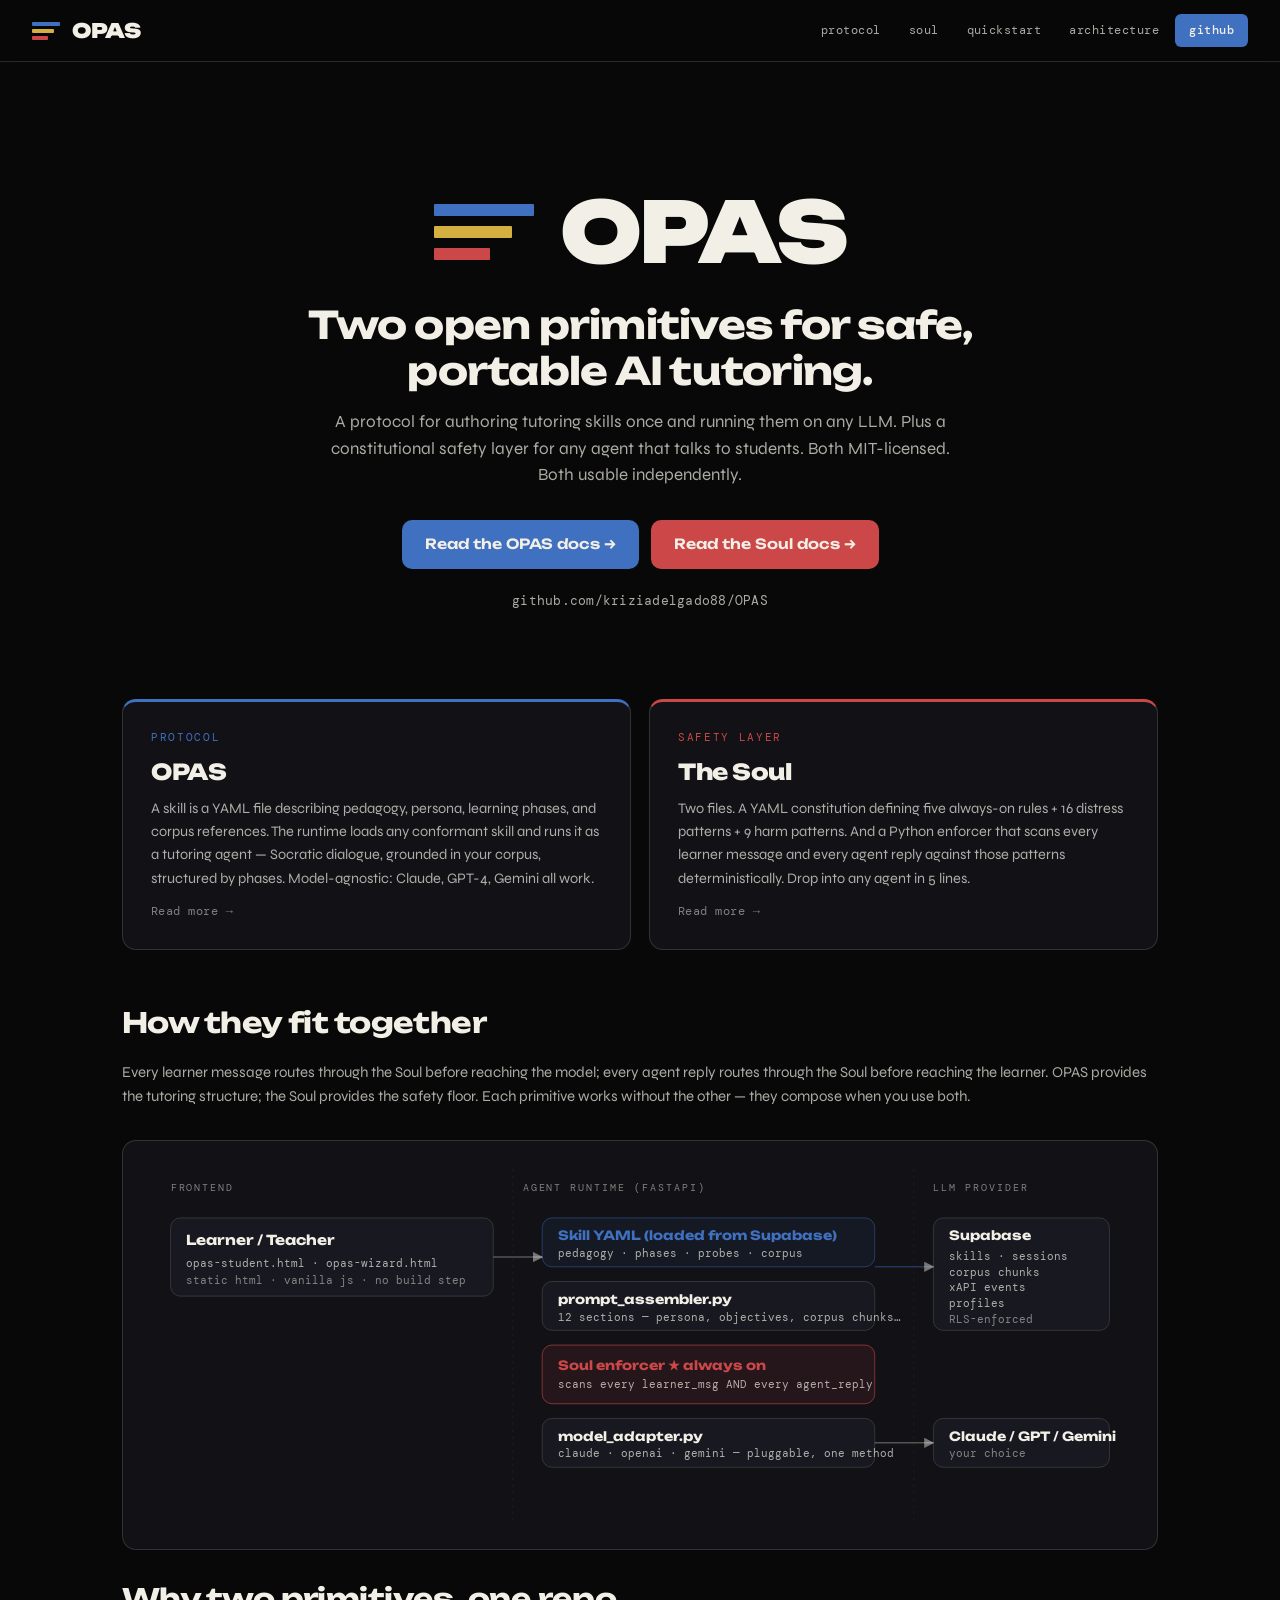
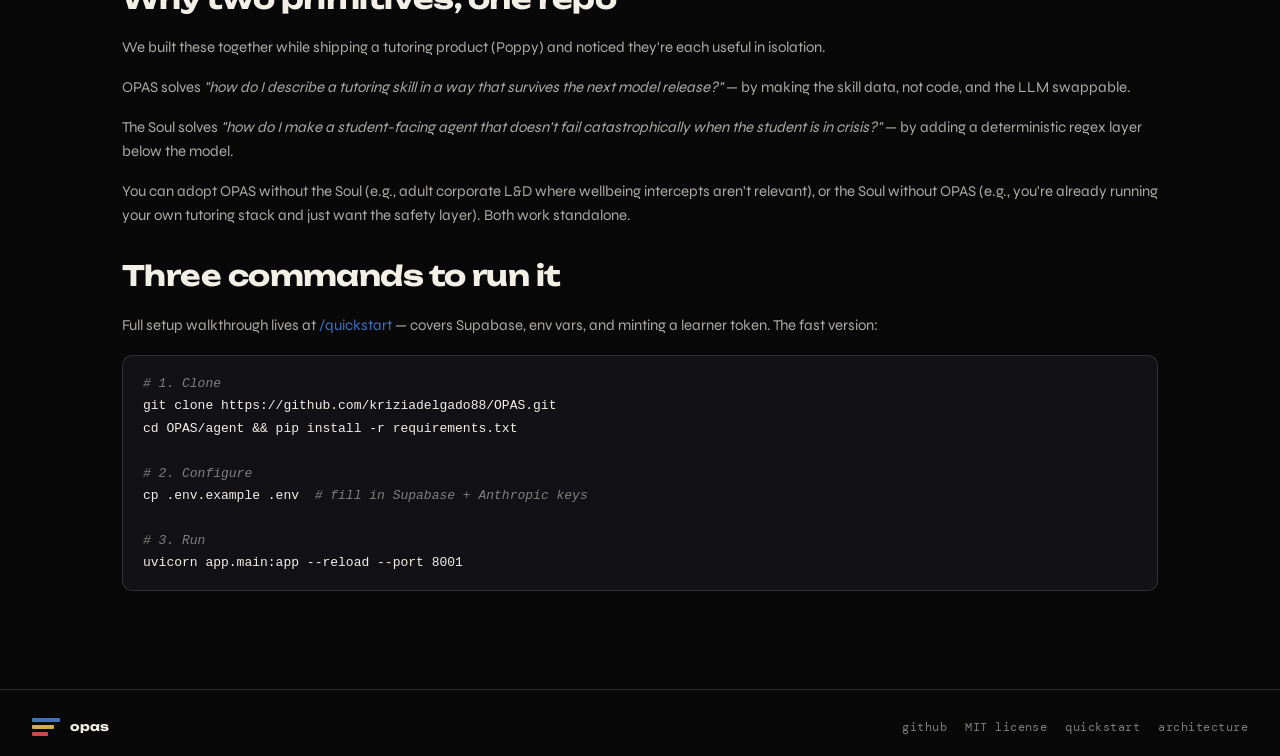
==== docs-site/index.html @ 07021a24 "feat: add docs site (static HTML, Layered Stack brand) Co-Authored-By: Claude Opus 4.7 (1M context) " ====
<!doctype html>
<html lang="en">
<head>
<meta charset="utf-8">
<meta name="viewport" content="width=device-width,initial-scale=1">
<title>OPAS · Two open primitives for safe, portable AI tutoring</title>
<meta name="description" content="OPAS is a protocol for authoring tutoring skills as YAML and running them on any LLM. The Soul is a constitutional safety layer for any agent that talks to students. Both MIT-licensed.">
<link rel="stylesheet" href="styles.css">
</head>
<body>

<header class="topbar">
  <a href="index.html" class="brand">
    <span class="opas-mark"><span class="stripe stripe-1"></span><span class="stripe stripe-2"></span><span class="stripe stripe-3"></span></span>
    <span class="opas-word">OPAS</span>
  </a>
  <nav>
    <a href="opas.html">protocol</a>
    <a href="soul.html">soul</a>
    <a href="quickstart.html">quickstart</a>
    <a href="architecture.html" class="no-mobile">architecture</a>
    <a href="https://github.com/kriziadelgado88/OPAS" class="cta">github</a>
  </nav>
</header>

<main class="wide">

  <section class="hero">
    <div class="mark-row">
      <span class="opas-mark xl animate" aria-hidden="true">
        <span class="stripe stripe-1"></span>
        <span class="stripe stripe-2"></span>
        <span class="stripe stripe-3"></span>
      </span>
      <span class="opas-word">OPAS</span>
    </div>
    <h1>Two open primitives for safe, portable AI tutoring.</h1>
    <p class="lede">A protocol for authoring tutoring skills once and running them on any LLM. Plus a constitutional safety layer for any agent that talks to students. Both MIT-licensed. Both usable independently.</p>
    <div class="ctas">
      <a class="btn btn-primary" href="opas.html">Read the OPAS docs →</a>
      <a class="btn btn-soul" href="soul.html">Read the Soul docs →</a>
    </div>
    <div class="gh-row">
      <a href="https://github.com/kriziadelgado88/OPAS">github.com/kriziadelgado88/OPAS</a>
    </div>
  </section>

  <!-- Two-card primitives split -->
  <section class="primitives-split">
    <a class="prim-card opas" href="opas.html">
      <span class="label">protocol</span>
      <h3>OPAS</h3>
      <p>A skill is a YAML file describing pedagogy, persona, learning phases, and corpus references. The runtime loads any conformant skill and runs it as a tutoring agent — Socratic dialogue, grounded in your corpus, structured by phases. Model-agnostic: Claude, GPT-4, Gemini all work.</p>
      <span class="read-more">Read more →</span>
    </a>
    <a class="prim-card soul" href="soul.html">
      <span class="label">safety layer</span>
      <h3>The Soul</h3>
      <p>Two files. A YAML constitution defining five always-on rules + 16 distress patterns + 9 harm patterns. And a Python enforcer that scans every learner message and every agent reply against those patterns deterministically. Drop into any agent in 5 lines.</p>
      <span class="read-more">Read more →</span>
    </a>
  </section>

  <!-- System map preview -->
  <section>
    <h2>How they fit together</h2>
    <p>Every learner message routes through the Soul before reaching the model; every agent reply routes through the Soul before reaching the learner. OPAS provides the tutoring structure; the Soul provides the safety floor. Each primitive works without the other — they compose when you use both.</p>

    <div class="sysmap">
      <svg viewBox="0 0 1000 360" role="img" aria-label="OPAS plus Soul architecture diagram showing learner, frontend, agent runtime with the Soul enforcer, and LLM provider">
        <!-- Lane labels -->
        <text x="20"  y="22" font-family="DM Mono, monospace" font-size="10" fill="rgba(242,239,230,.5)" letter-spacing="2">FRONTEND</text>
        <text x="380" y="22" font-family="DM Mono, monospace" font-size="10" fill="rgba(242,239,230,.5)" letter-spacing="2">AGENT RUNTIME (FASTAPI)</text>
        <text x="800" y="22" font-family="DM Mono, monospace" font-size="10" fill="rgba(242,239,230,.5)" letter-spacing="2">LLM PROVIDER</text>

        <!-- Lane separators -->
        <line x1="370" y1="0"   x2="370" y2="360" stroke="rgba(242,239,230,.06)" stroke-dasharray="3 4"/>
        <line x1="780" y1="0"   x2="780" y2="360" stroke="rgba(242,239,230,.06)" stroke-dasharray="3 4"/>

        <!-- Frontend -->
        <rect x="20" y="50" width="330" height="80" rx="10" fill="#181820" stroke="rgba(242,239,230,.15)"/>
        <text x="36" y="78" font-family="Unbounded, sans-serif" font-size="14" font-weight="700" fill="#F2EFE6">Learner / Teacher</text>
        <text x="36" y="100" font-family="DM Mono, monospace" font-size="11" fill="rgba(242,239,230,.7)">opas-student.html · opas-wizard.html</text>
        <text x="36" y="118" font-family="DM Mono, monospace" font-size="11" fill="rgba(242,239,230,.5)">static html · vanilla js · no build step</text>

        <!-- Skill YAML in the middle lane -->
        <rect x="400" y="50" width="340" height="50" rx="10" fill="rgba(64,112,192,.08)" stroke="rgba(64,112,192,.45)"/>
        <text x="416" y="73" font-family="Unbounded, sans-serif" font-size="13" font-weight="700" fill="#4070C0">Skill YAML (loaded from Supabase)</text>
        <text x="416" y="90" font-family="DM Mono, monospace" font-size="11" fill="rgba(242,239,230,.7)">pedagogy · phases · probes · corpus</text>

        <!-- Prompt assembler -->
        <rect x="400" y="115" width="340" height="50" rx="10" fill="#181820" stroke="rgba(242,239,230,.15)"/>
        <text x="416" y="138" font-family="Unbounded, sans-serif" font-size="13" font-weight="700" fill="#F2EFE6">prompt_assembler.py</text>
        <text x="416" y="155" font-family="DM Mono, monospace" font-size="11" fill="rgba(242,239,230,.7)">12 sections — persona, objectives, corpus chunks…</text>

        <!-- Soul ★ -->
        <rect x="400" y="180" width="340" height="60" rx="10" fill="rgba(204,72,72,.10)" stroke="rgba(204,72,72,.6)"/>
        <text x="416" y="206" font-family="Unbounded, sans-serif" font-size="13" font-weight="700" fill="#CC4848">Soul enforcer ★ always on</text>
        <text x="416" y="224" font-family="DM Mono, monospace" font-size="11" fill="rgba(242,239,230,.7)">scans every learner_msg AND every agent_reply</text>

        <!-- Model adapter -->
        <rect x="400" y="255" width="340" height="50" rx="10" fill="#181820" stroke="rgba(242,239,230,.15)"/>
        <text x="416" y="278" font-family="Unbounded, sans-serif" font-size="13" font-weight="700" fill="#F2EFE6">model_adapter.py</text>
        <text x="416" y="295" font-family="DM Mono, monospace" font-size="11" fill="rgba(242,239,230,.7)">claude · openai · gemini — pluggable, one method</text>

        <!-- LLM provider -->
        <rect x="800" y="255" width="180" height="50" rx="10" fill="#181820" stroke="rgba(242,239,230,.15)"/>
        <text x="816" y="278" font-family="Unbounded, sans-serif" font-size="13" font-weight="700" fill="#F2EFE6">Claude / GPT / Gemini</text>
        <text x="816" y="295" font-family="DM Mono, monospace" font-size="11" fill="rgba(242,239,230,.5)">your choice</text>

        <!-- Storage -->
        <rect x="800" y="50" width="180" height="115" rx="10" fill="#181820" stroke="rgba(242,239,230,.15)"/>
        <text x="816" y="73" font-family="Unbounded, sans-serif" font-size="13" font-weight="700" fill="#F2EFE6">Supabase</text>
        <text x="816" y="93" font-family="DM Mono, monospace" font-size="11" fill="rgba(242,239,230,.7)">skills · sessions</text>
        <text x="816" y="109" font-family="DM Mono, monospace" font-size="11" fill="rgba(242,239,230,.7)">corpus chunks</text>
        <text x="816" y="125" font-family="DM Mono, monospace" font-size="11" fill="rgba(242,239,230,.7)">xAPI events</text>
        <text x="816" y="141" font-family="DM Mono, monospace" font-size="11" fill="rgba(242,239,230,.7)">profiles</text>
        <text x="816" y="157" font-family="DM Mono, monospace" font-size="11" fill="rgba(242,239,230,.5)">RLS-enforced</text>

        <!-- Arrows -->
        <defs>
          <marker id="a" viewBox="0 0 10 10" refX="9" refY="5" markerWidth="7" markerHeight="7" orient="auto">
            <path d="M 0 0 L 10 5 L 0 10 z" fill="rgba(242,239,230,.45)"/>
          </marker>
        </defs>
        <path d="M 350 90 L 400 90"   stroke="rgba(242,239,230,.30)" stroke-width="1.5" fill="none" marker-end="url(#a)"/>
        <path d="M 740 280 L 800 280" stroke="rgba(242,239,230,.30)" stroke-width="1.5" fill="none" marker-end="url(#a)"/>
        <path d="M 740 100 L 800 100" stroke="rgba(64,112,192,.40)"  stroke-width="1.5" fill="none" marker-end="url(#a)"/>
      </svg>
    </div>
  </section>

  <!-- Why two primitives -->
  <section>
    <h2>Why two primitives, one repo</h2>
    <p>We built these together while shipping a tutoring product (Poppy) and noticed they're each useful in isolation.</p>
    <p>OPAS solves <em>"how do I describe a tutoring skill in a way that survives the next model release?"</em> — by making the skill data, not code, and the LLM swappable.</p>
    <p>The Soul solves <em>"how do I make a student-facing agent that doesn't fail catastrophically when the student is in crisis?"</em> — by adding a deterministic regex layer below the model.</p>
    <p>You can adopt OPAS without the Soul (e.g., adult corporate L&amp;D where wellbeing intercepts aren't relevant), or the Soul without OPAS (e.g., you're already running your own tutoring stack and just want the safety layer). Both work standalone.</p>
  </section>

  <!-- Quickstart preview -->
  <section>
    <h2>Three commands to run it</h2>
    <p>Full setup walkthrough lives at <a href="quickstart.html">/quickstart</a> — covers Supabase, env vars, and minting a learner token. The fast version:</p>
<pre><code><span class="com"># 1. Clone</span>
git clone https://github.com/kriziadelgado88/OPAS.git
cd OPAS/agent && pip install -r requirements.txt

<span class="com"># 2. Configure</span>
cp .env.example .env  <span class="com"># fill in Supabase + Anthropic keys</span>

<span class="com"># 3. Run</span>
uvicorn app.main:app --reload --port 8001</code></pre>
  </section>

</main>

<footer>
  <span class="left">
    <span class="opas-mark"><span class="stripe stripe-1"></span><span class="stripe stripe-2"></span><span class="stripe stripe-3"></span></span>
    <span class="opas-word">OPAS</span>
  </span>
  <nav>
    <a href="https://github.com/kriziadelgado88/OPAS">github</a>
    <a href="https://github.com/kriziadelgado88/OPAS/blob/main/LICENSE">MIT license</a>
    <a href="quickstart.html">quickstart</a>
    <a href="architecture.html">architecture</a>
  </nav>
</footer>

</body>
</html>
---- docs-site/styles.css ----
/* OPAS docs site — shared stylesheet
 * Cousin to Poppy: same dark canvas, same layer palette, same Unbounded
 * typeface. Distinct identity via the Layered Stack mark.
 */

@import url('https://fonts.googleapis.com/css2?family=Unbounded:wght@400;600;700;900&family=DM+Mono:wght@400;500&family=Syne:wght@400;500;600;700&display=swap');

:root {
  --blue:   #4070C0;
  --red:    #CC4848;
  --green:  #48A060;
  --gold:   #D4B040;
  --orange: #D48040;

  --bg:  #080808;
  --bg2: #111116;
  --bg3: #181820;
  --bg4: #1f1f28;

  --ink:    #F2EFE6;
  --ink-70: rgba(242,239,230,.7);
  --ink-50: rgba(242,239,230,.5);
  --ink-30: rgba(242,239,230,.3);
  --ink-15: rgba(242,239,230,.15);
  --ink-08: rgba(242,239,230,.08);

  --font-display: 'Unbounded', system-ui, sans-serif;
  --font-mono:    'DM Mono', 'SF Mono', Menlo, monospace;
  --font-body:    'Syne', system-ui, -apple-system, sans-serif;
}

* { box-sizing: border-box; margin: 0; padding: 0; }
html, body { height: 100%; }
body {
  background: var(--bg);
  color: var(--ink);
  font-family: var(--font-body);
  font-size: 15px;
  line-height: 1.6;
  -webkit-font-smoothing: antialiased;
  display: flex;
  flex-direction: column;
}

a { color: var(--blue); text-decoration: none; }
a:hover { color: var(--ink); }

/* ── Layered Stack mark (the OPAS identity) ──────────────────────────── */
.opas-mark {
  display: inline-flex;
  flex-direction: column;
  gap: 3px;
  flex-shrink: 0;
}
.opas-mark .stripe {
  height: 4px;
  border-radius: 1px;
}
.opas-mark .stripe-1 { width: 28px; background: var(--blue); }
.opas-mark .stripe-2 { width: 22px; background: var(--gold); }
.opas-mark .stripe-3 { width: 16px; background: var(--red); }

.opas-mark.lg { gap: 6px; }
.opas-mark.lg .stripe { height: 8px; }
.opas-mark.lg .stripe-1 { width: 64px; }
.opas-mark.lg .stripe-2 { width: 50px; }
.opas-mark.lg .stripe-3 { width: 36px; }

.opas-mark.xl { gap: 10px; }
.opas-mark.xl .stripe { height: 12px; }
.opas-mark.xl .stripe-1 { width: 100px; }
.opas-mark.xl .stripe-2 { width: 78px; }
.opas-mark.xl .stripe-3 { width: 56px; }

/* Wordmark */
.opas-word {
  font-family: var(--font-display);
  font-weight: 900;
  letter-spacing: -0.04em;
  line-height: 1;
  color: var(--ink);
}

/* ── Topbar (every page) ─────────────────────────────────────────────── */
.topbar {
  background: var(--bg);
  border-bottom: 1px solid var(--ink-15);
  padding: 14px 32px;
  display: flex;
  align-items: center;
  gap: 14px;
  position: sticky;
  top: 0;
  z-index: 10;
  backdrop-filter: blur(8px);
  -webkit-backdrop-filter: blur(8px);
  background: rgba(8,8,8,0.85);
}
.topbar .brand {
  display: inline-flex;
  align-items: center;
  gap: 12px;
  text-decoration: none;
}
.topbar .brand .opas-word { font-size: 20px; }
.topbar .brand:hover { opacity: 0.9; }

.topbar nav {
  margin-left: auto;
  display: flex;
  gap: 4px;
  align-items: center;
}
.topbar nav a {
  font-family: var(--font-mono);
  font-size: 12px;
  letter-spacing: 0.04em;
  text-transform: lowercase;
  color: var(--ink-70);
  padding: 6px 12px;
  border-radius: 6px;
  transition: all .15s;
}
.topbar nav a:hover { color: var(--ink); background: var(--ink-15); }
.topbar nav a.active { color: var(--ink); background: var(--ink-15); }
.topbar nav a.cta {
  background: var(--blue);
  color: var(--ink);
  padding: 7px 14px;
  font-weight: 500;
}
.topbar nav a.cta:hover { background: var(--ink); color: var(--bg); }

@media (max-width: 700px) {
  .topbar { padding: 12px 18px; gap: 10px; }
  .topbar nav { gap: 2px; }
  .topbar nav a { padding: 6px 8px; font-size: 11px; }
  .topbar nav a.no-mobile { display: none; }
}

/* ── Page container ─────────────────────────────────────────────────── */
main {
  flex: 1;
  width: 100%;
  max-width: 880px;
  margin: 0 auto;
  padding: 56px 32px 80px;
}
main.wide { max-width: 1100px; }

/* ── Typography ─────────────────────────────────────────────────────── */
h1, h2, h3, h4, h5 {
  font-family: var(--font-display);
  letter-spacing: -0.02em;
  color: var(--ink);
  line-height: 1.2;
}
h1 {
  font-weight: 900;
  font-size: 48px;
  margin-bottom: 16px;
  letter-spacing: -0.03em;
}
h2 {
  font-weight: 700;
  font-size: 28px;
  margin: 56px 0 20px;
  padding-top: 12px;
  border-top: 1px solid var(--ink-15);
}
h2:first-of-type { border-top: none; padding-top: 0; margin-top: 32px; }
h3 { font-weight: 700; font-size: 19px; margin: 28px 0 10px; }
h4 {
  font-family: var(--font-mono);
  font-weight: 500;
  font-size: 11px;
  letter-spacing: 0.16em;
  text-transform: uppercase;
  color: var(--ink-50);
  margin: 18px 0 8px;
}

p { margin-bottom: 16px; color: var(--ink-70); }
p strong, li strong { color: var(--ink); font-weight: 600; }
p code, li code, td code {
  font-family: var(--font-mono);
  font-size: 0.92em;
  background: var(--bg3);
  color: var(--ink);
  padding: 1px 6px;
  border-radius: 4px;
  letter-spacing: 0;
}

ul, ol { margin: 16px 0; padding-left: 24px; color: var(--ink-70); }
li { margin-bottom: 8px; }
li::marker { color: var(--ink-50); }

/* Callouts */
.callout {
  background: var(--bg2);
  border-left: 3px solid var(--gold);
  border-radius: 0 8px 8px 0;
  padding: 16px 20px;
  margin: 20px 0;
  color: var(--ink-70);
  font-size: 14.5px;
}
.callout strong { color: var(--gold); }
.callout.blue { border-left-color: var(--blue); } .callout.blue strong { color: var(--blue); }
.callout.red  { border-left-color: var(--red); }  .callout.red strong  { color: var(--red); }
.callout.green{ border-left-color: var(--green); }.callout.green strong{ color: var(--green); }

/* Code blocks */
pre {
  background: var(--bg2);
  border: 1px solid var(--ink-15);
  border-radius: 10px;
  padding: 16px 20px;
  margin: 18px 0;
  overflow-x: auto;
  font-family: var(--font-mono);
  font-size: 13px;
  line-height: 1.65;
  color: var(--ink);
}
pre code {
  background: none;
  padding: 0;
  color: inherit;
  font-size: inherit;
}
pre .kw   { color: var(--blue); }
pre .str  { color: var(--gold); }
pre .com  { color: var(--ink-50); font-style: italic; }
pre .key  { color: var(--orange); }

/* Tables */
table {
  width: 100%;
  border-collapse: collapse;
  margin: 18px 0;
  font-size: 14px;
}
th, td { padding: 10px 14px; text-align: left; border-bottom: 1px solid var(--ink-15); }
th {
  font-family: var(--font-mono);
  font-size: 10.5px;
  letter-spacing: 0.12em;
  text-transform: uppercase;
  color: var(--ink-50);
  font-weight: 500;
  background: var(--bg2);
}
td { color: var(--ink-70); }

/* ── Footer ─────────────────────────────────────────────────────────── */
footer {
  border-top: 1px solid var(--ink-15);
  padding: 28px 32px;
  display: flex;
  align-items: center;
  gap: 18px;
  font-family: var(--font-mono);
  font-size: 12px;
  letter-spacing: 0.04em;
  color: var(--ink-50);
}
footer .left { display: inline-flex; align-items: center; gap: 10px; }
footer .left .opas-word { font-size: 12px; letter-spacing: 0; text-transform: lowercase; font-weight: 700; }
footer nav { margin-left: auto; display: flex; gap: 18px; }
footer nav a { color: var(--ink-50); }
footer nav a:hover { color: var(--ink); }

/* ── Buttons ────────────────────────────────────────────────────────── */
.btn {
  display: inline-flex;
  align-items: center;
  gap: 8px;
  padding: 12px 22px;
  border-radius: 10px;
  font-family: var(--font-display);
  font-weight: 600;
  font-size: 14px;
  text-decoration: none;
  transition: all .15s;
  border: 1px solid transparent;
}
.btn-primary { background: var(--blue); color: var(--ink); }
.btn-primary:hover { filter: brightness(1.12); color: var(--ink); }
.btn-secondary {
  background: transparent;
  color: var(--ink);
  border-color: var(--ink-30);
}
.btn-secondary:hover { background: var(--ink-15); }
.btn-soul { background: var(--red); color: var(--ink); }
.btn-soul:hover { filter: brightness(1.12); color: var(--ink); }

/* ── Hero (home page) ───────────────────────────────────────────────── */
.hero {
  padding: 72px 0 32px;
  text-align: center;
}
.hero .mark-row {
  display: inline-flex;
  align-items: center;
  gap: 26px;
  margin-bottom: 28px;
}
.hero .mark-row .opas-word { font-size: 84px; }
.hero h1 {
  font-size: 38px;
  font-weight: 700;
  letter-spacing: -0.02em;
  max-width: 700px;
  margin: 0 auto 16px;
  color: var(--ink);
}
.hero .lede {
  font-size: 17px;
  color: var(--ink-70);
  max-width: 640px;
  margin: 0 auto 32px;
  line-height: 1.55;
}
.hero .ctas {
  display: inline-flex;
  flex-wrap: wrap;
  gap: 12px;
  justify-content: center;
}
.hero .gh-row {
  margin-top: 22px;
  font-family: var(--font-mono);
  font-size: 12.5px;
  color: var(--ink-50);
  letter-spacing: 0.02em;
}
.hero .gh-row a { color: var(--ink-70); }
.hero .gh-row a:hover { color: var(--ink); }

@media (max-width: 600px) {
  .hero .mark-row { flex-direction: column; gap: 14px; }
  .hero .mark-row .opas-word { font-size: 56px; }
  .hero h1 { font-size: 26px; }
}

/* ── Two-card primitives split (home) ──────────────────────────────── */
.primitives-split {
  display: grid;
  grid-template-columns: 1fr 1fr;
  gap: 18px;
  margin: 56px 0;
}
@media (max-width: 760px) { .primitives-split { grid-template-columns: 1fr; } }

.prim-card {
  background: var(--bg2);
  border: 1px solid var(--ink-15);
  border-radius: 14px;
  padding: 28px;
  display: flex;
  flex-direction: column;
  gap: 12px;
  transition: all .2s;
  text-decoration: none;
  color: inherit;
}
.prim-card:hover {
  border-color: var(--ink-30);
  background: var(--bg3);
}
.prim-card.opas { border-top: 3px solid var(--blue); }
.prim-card.soul { border-top: 3px solid var(--red); }
.prim-card .label {
  font-family: var(--font-mono);
  font-size: 10.5px;
  letter-spacing: 0.16em;
  text-transform: uppercase;
}
.prim-card.opas .label { color: var(--blue); }
.prim-card.soul .label { color: var(--red); }
.prim-card h3 {
  font-family: var(--font-display);
  font-weight: 800;
  font-size: 22px;
  letter-spacing: -0.02em;
  color: var(--ink);
  margin: 0;
}
.prim-card p { color: var(--ink-70); font-size: 14.5px; margin: 0; }
.prim-card .read-more {
  margin-top: auto;
  font-family: var(--font-mono);
  font-size: 12px;
  color: var(--ink-50);
  letter-spacing: 0.04em;
  display: inline-flex;
  align-items: center;
  gap: 4px;
}
.prim-card:hover .read-more { color: var(--ink); }

/* ── System map diagram (architecture page + home) ──────────────────── */
.sysmap {
  background: var(--bg2);
  border: 1px solid var(--ink-15);
  border-radius: 14px;
  padding: 28px;
  margin: 32px 0;
}
.sysmap svg { width: 100%; height: auto; display: block; }

/* ── Page header (non-home pages) ───────────────────────────────────── */
.page-head {
  padding-bottom: 24px;
  border-bottom: 1px solid var(--ink-15);
  margin-bottom: 36px;
}
.page-head .breadcrumb {
  font-family: var(--font-mono);
  font-size: 11px;
  letter-spacing: 0.12em;
  color: var(--ink-50);
  text-transform: uppercase;
  margin-bottom: 14px;
}
.page-head h1 { font-size: 40px; margin-bottom: 12px; }
.page-head .lede { color: var(--ink-70); font-size: 17px; max-width: 700px; }

/* ── Step list (quickstart) ─────────────────────────────────────────── */
.steps { counter-reset: step; padding: 0; list-style: none; margin: 0; }
.steps > li {
  counter-increment: step;
  position: relative;
  padding-left: 56px;
  padding-bottom: 32px;
  border-left: 1px dashed var(--ink-15);
  margin-left: 16px;
}
.steps > li:last-child { border-left: 1px solid transparent; padding-bottom: 0; }
.steps > li::before {
  content: counter(step);
  position: absolute;
  left: -16px;
  top: 0;
  width: 32px; height: 32px;
  background: var(--bg);
  border: 1px solid var(--ink-30);
  color: var(--ink);
  font-family: var(--font-mono);
  font-size: 12px;
  font-weight: 600;
  display: flex; align-items: center; justify-content: center;
  border-radius: 50%;
}
.steps > li > h3 {
  font-family: var(--font-display);
  font-weight: 700;
  font-size: 18px;
  margin: 0 0 8px;
  color: var(--ink);
}
.steps > li p { font-size: 14.5px; }

/* ── Pattern chip lists (Soul page) ─────────────────────────────────── */
.chips {
  display: flex;
  flex-wrap: wrap;
  gap: 6px;
  margin: 14px 0 22px;
}
.chip {
  font-family: var(--font-mono);
  font-size: 12px;
  padding: 4px 10px;
  border-radius: 6px;
  background: var(--bg3);
  color: var(--ink-70);
  border: 1px solid var(--ink-15);
}
.chip.harm {
  background: rgba(204,72,72,.08);
  color: var(--red);
  border-color: rgba(204,72,72,.40);
}

/* ── TOC sidebar (long pages) ───────────────────────────────────────── */
.with-toc {
  display: grid;
  grid-template-columns: 220px 1fr;
  gap: 56px;
  align-items: start;
}
@media (max-width: 900px) { .with-toc { grid-template-columns: 1fr; } }
.toc {
  position: sticky;
  top: 90px;
  font-family: var(--font-mono);
  font-size: 11.5px;
  letter-spacing: 0.04em;
}
.toc h4 { margin: 0 0 10px; color: var(--ink-50); }
.toc ul { list-style: none; padding: 0; margin: 0; }
.toc li { margin: 6px 0; }
.toc a { color: var(--ink-50); text-decoration: none; }
.toc a:hover, .toc a.active { color: var(--ink); }
@media (max-width: 900px) { .toc { display: none; } }

/* ── Animation: chalk-write the layered stack ──────────────────────── */
.opas-mark.animate .stripe {
  transform-origin: left center;
  transform: scaleX(0);
  animation: bb-grow 0.7s cubic-bezier(.2,.8,.2,1) forwards;
}
.opas-mark.animate .stripe-1 { animation-delay: .15s; }
.opas-mark.animate .stripe-2 { animation-delay: .35s; }
.opas-mark.animate .stripe-3 { animation-delay: .55s; }

@keyframes bb-grow {
  to { transform: scaleX(1); }
}
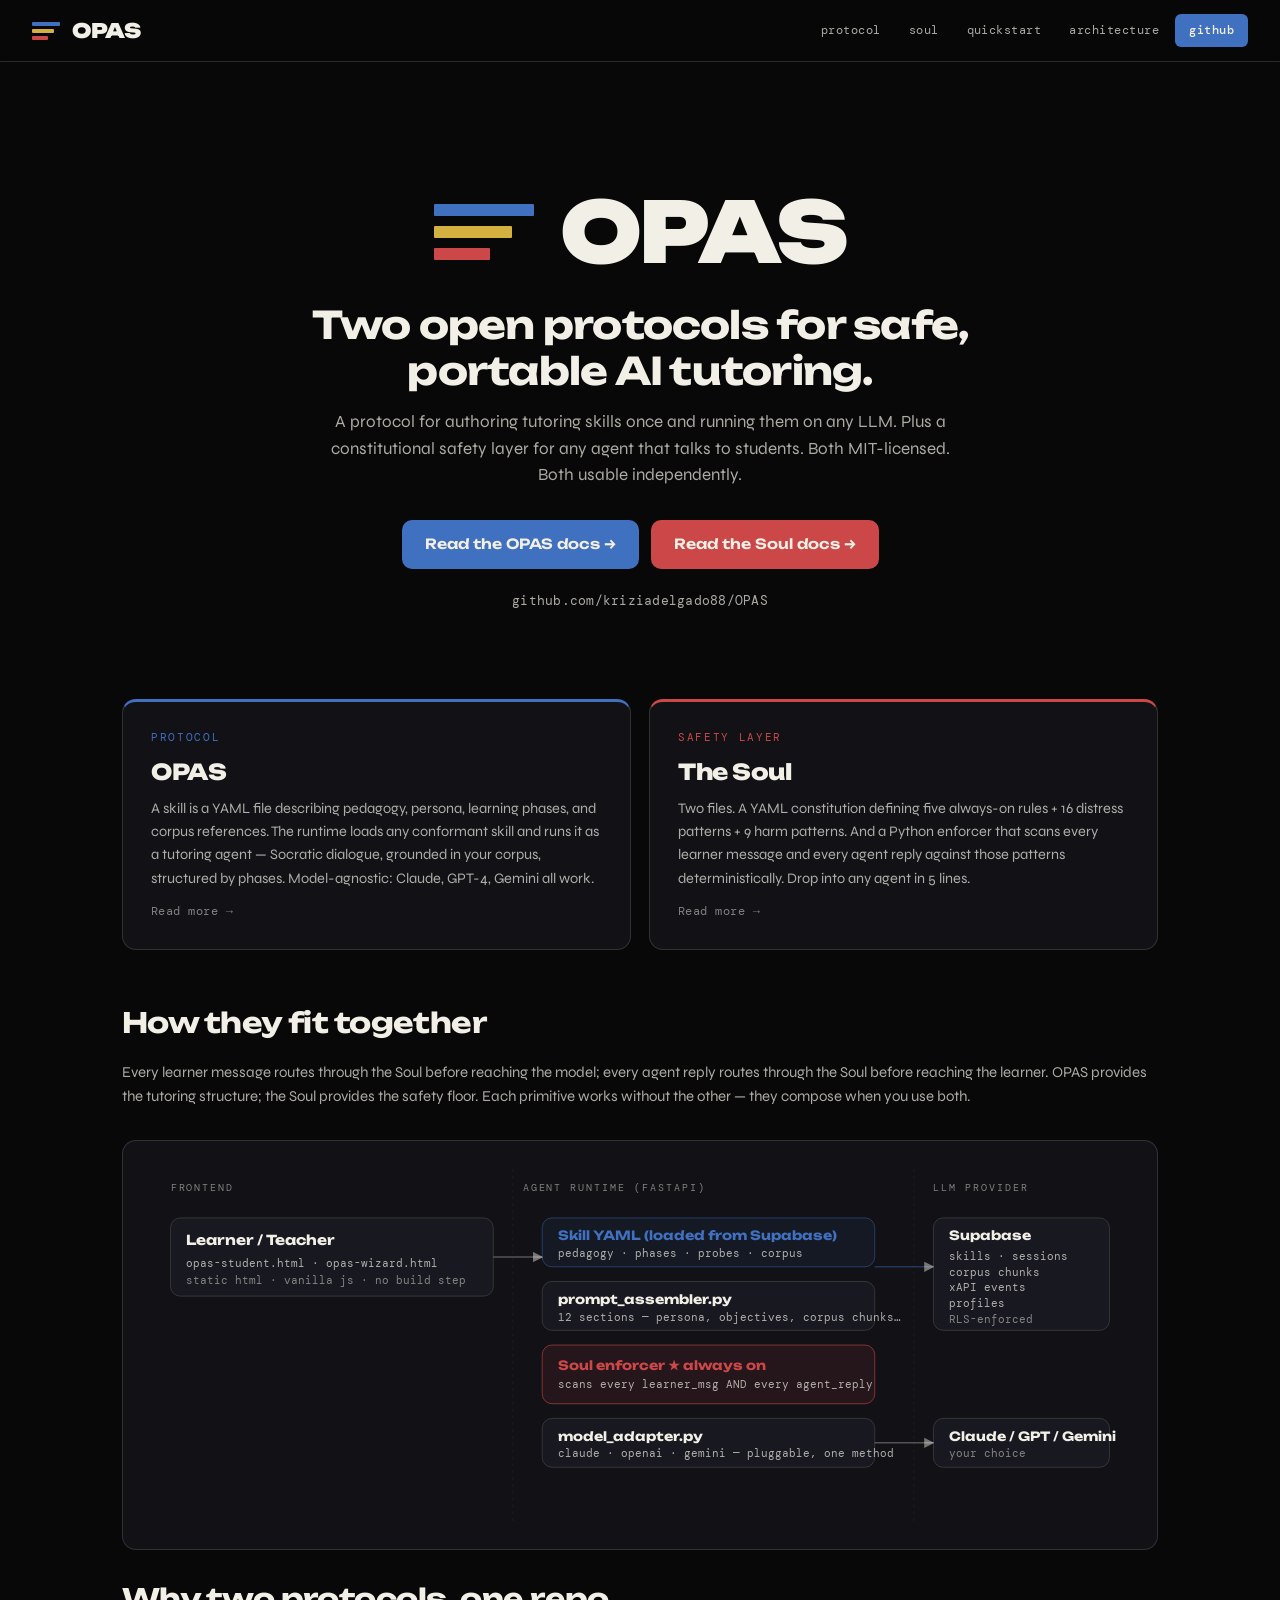
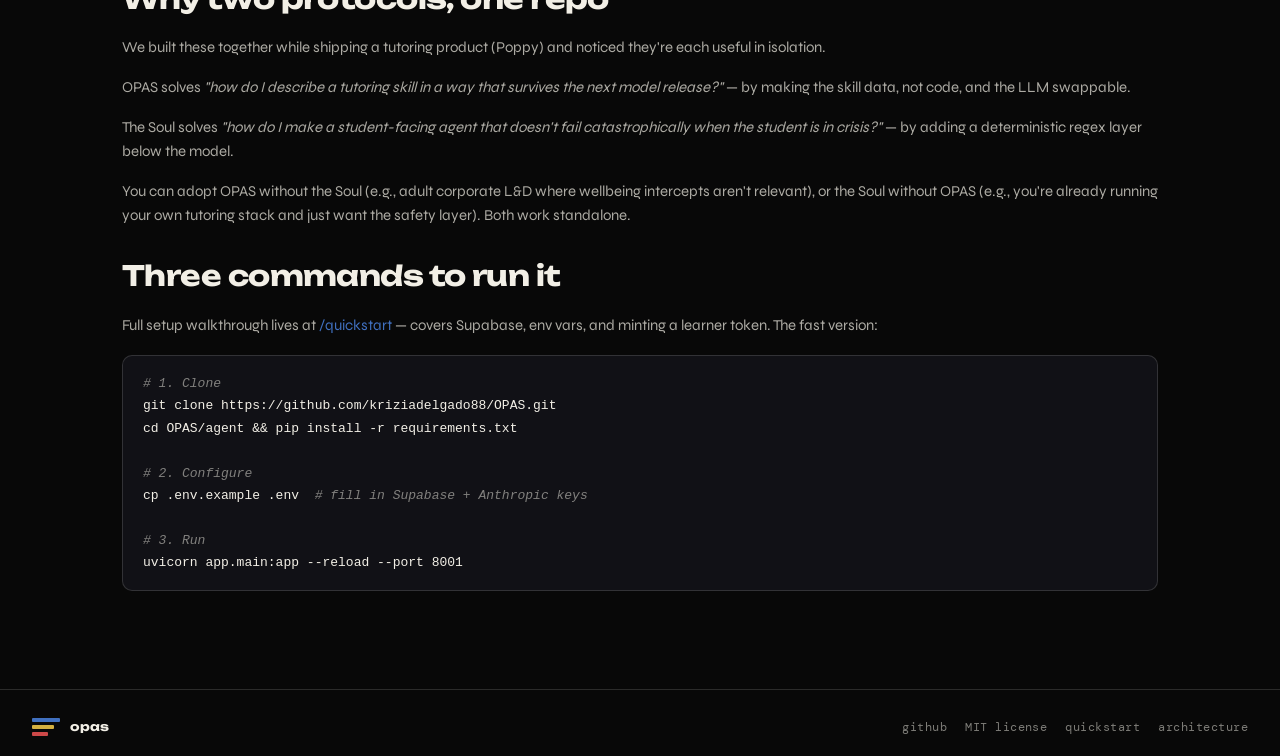
==== commit 2f0b7362: "docs: rename 'primitives' to 'protocols' in hero copy Co-Authored-By: Claude Opus 4.7 (1M context) <" ====
--- a/docs-site/index.html
+++ b/docs-site/index.html
@@ -3,7 +3,7 @@
 <head>
 <meta charset="utf-8">
 <meta name="viewport" content="width=device-width,initial-scale=1">
-<title>OPAS · Two open primitives for safe, portable AI tutoring</title>
+<title>OPAS · Two open protocols for safe, portable AI tutoring</title>
 <meta name="description" content="OPAS is a protocol for authoring tutoring skills as YAML and running them on any LLM. The Soul is a constitutional safety layer for any agent that talks to students. Both MIT-licensed.">
 <link rel="stylesheet" href="styles.css">
 </head>
@@ -34,7 +34,7 @@
       </span>
       <span class="opas-word">OPAS</span>
     </div>
-    <h1>Two open primitives for safe, portable AI tutoring.</h1>
+    <h1>Two open protocols for safe, portable AI tutoring.</h1>
     <p class="lede">A protocol for authoring tutoring skills once and running them on any LLM. Plus a constitutional safety layer for any agent that talks to students. Both MIT-licensed. Both usable independently.</p>
     <div class="ctas">
       <a class="btn btn-primary" href="opas.html">Read the OPAS docs →</a>
@@ -132,7 +132,7 @@
 
   <!-- Why two primitives -->
   <section>
-    <h2>Why two primitives, one repo</h2>
+    <h2>Why two protocols, one repo</h2>
     <p>We built these together while shipping a tutoring product (Poppy) and noticed they're each useful in isolation.</p>
     <p>OPAS solves <em>"how do I describe a tutoring skill in a way that survives the next model release?"</em> — by making the skill data, not code, and the LLM swappable.</p>
     <p>The Soul solves <em>"how do I make a student-facing agent that doesn't fail catastrophically when the student is in crisis?"</em> — by adding a deterministic regex layer below the model.</p>
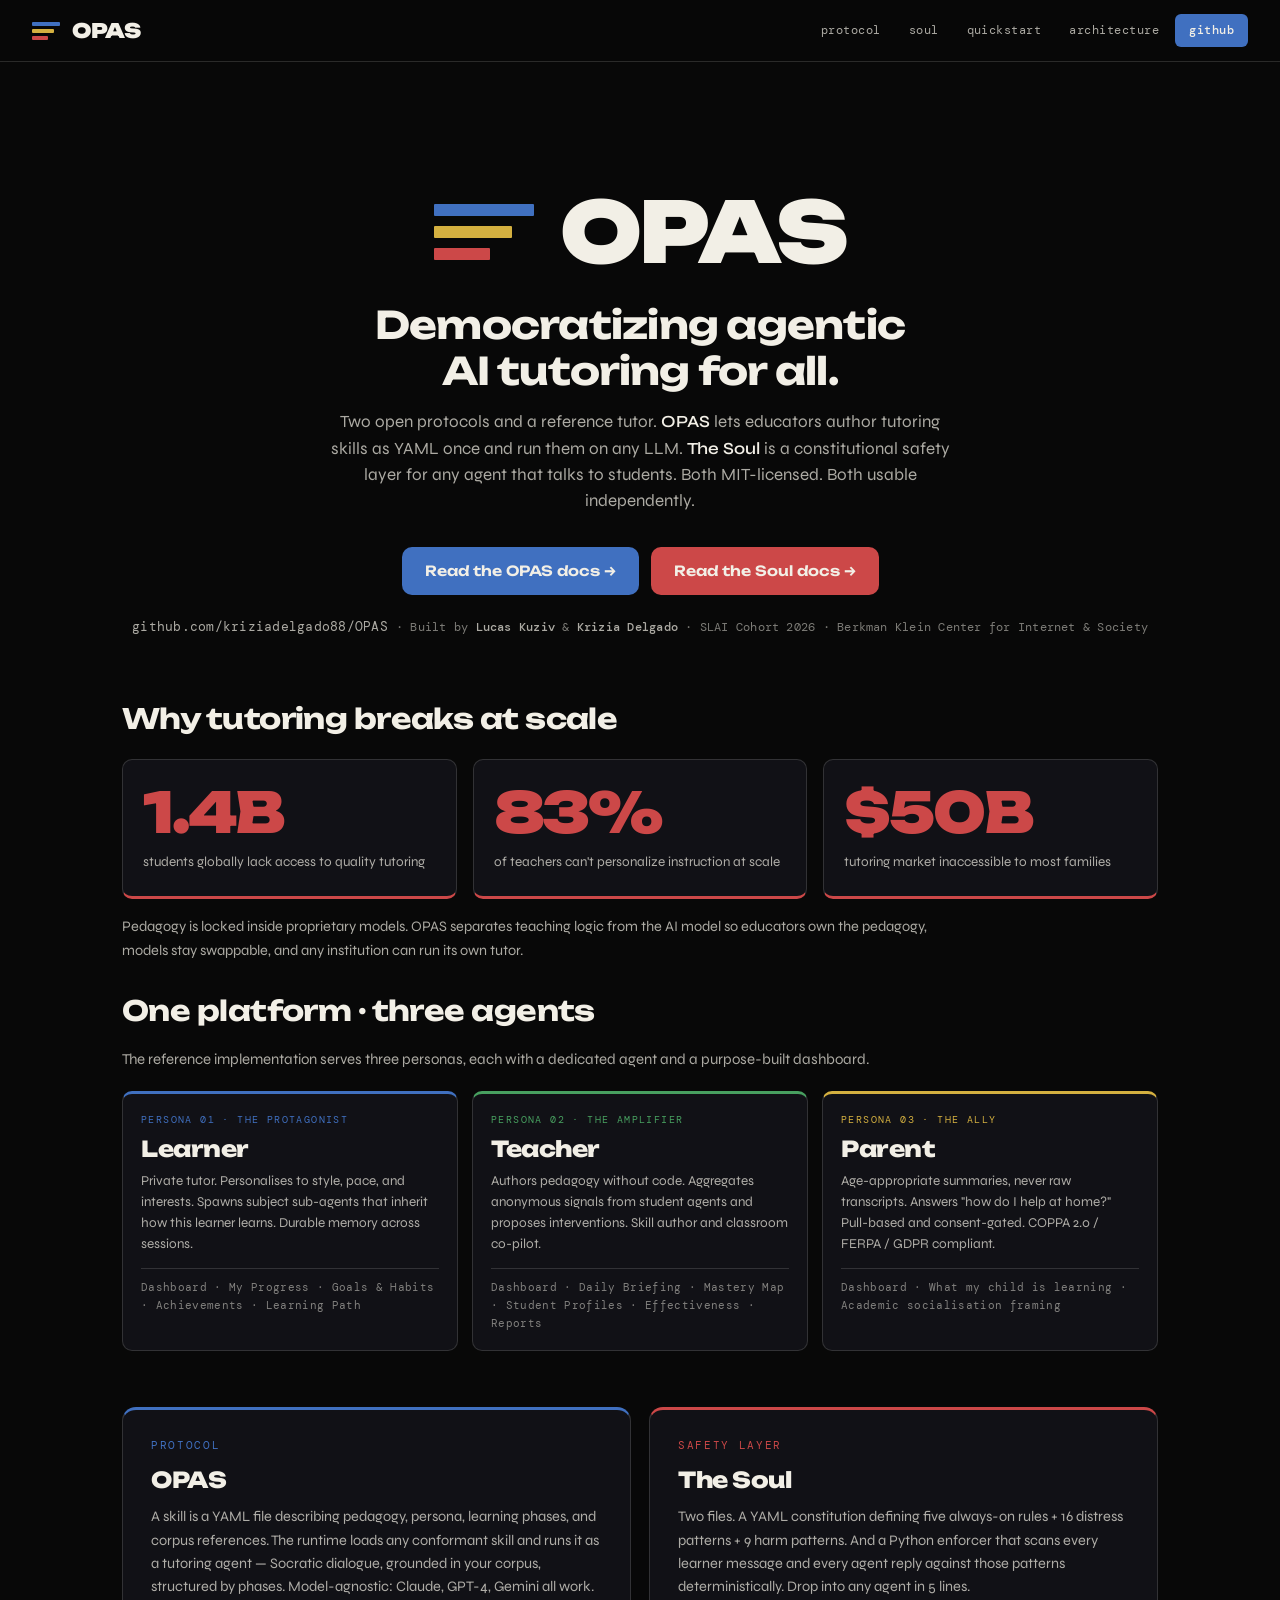
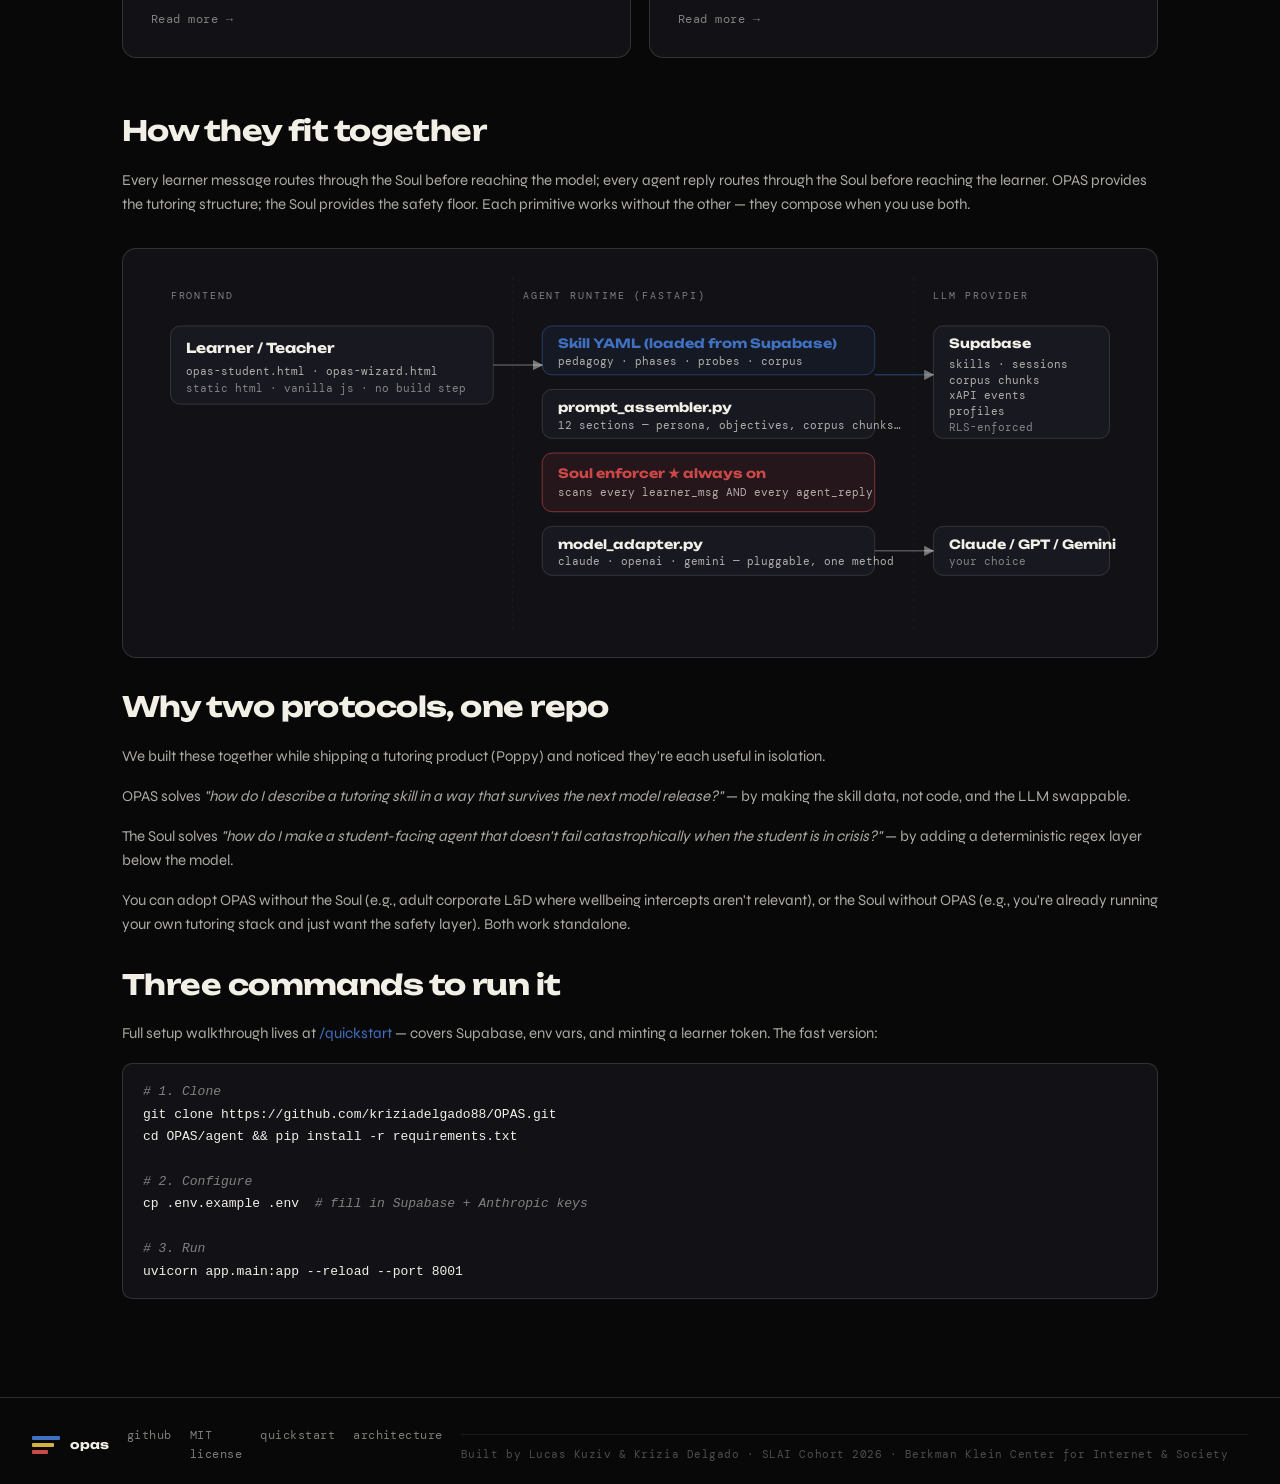
==== commit d1ddea33: "docs: align repo + site with the Poppy poster framing - README: add poster tagline, 1.4B/83%/$50B ga" ====
--- a/docs-site/index.html
+++ b/docs-site/index.html
@@ -3,8 +3,8 @@
 <head>
 <meta charset="utf-8">
 <meta name="viewport" content="width=device-width,initial-scale=1">
-<title>OPAS · Two open protocols for safe, portable AI tutoring</title>
-<meta name="description" content="OPAS is a protocol for authoring tutoring skills as YAML and running them on any LLM. The Soul is a constitutional safety layer for any agent that talks to students. Both MIT-licensed.">
+<title>OPAS · Democratizing agentic AI tutoring for all</title>
+<meta name="description" content="OPAS is a protocol for authoring tutoring skills as YAML and running them on any LLM. The Soul is a constitutional safety layer for any agent that talks to students. Both MIT-licensed. Built by Lucas Kuziv & Krizia Delgado · SLAI Cohort 2026 · Berkman Klein Center.">
 <link rel="stylesheet" href="styles.css">
 </head>
 <body>
@@ -34,14 +34,61 @@
       </span>
       <span class="opas-word">OPAS</span>
     </div>
-    <h1>Two open protocols for safe, portable AI tutoring.</h1>
-    <p class="lede">A protocol for authoring tutoring skills once and running them on any LLM. Plus a constitutional safety layer for any agent that talks to students. Both MIT-licensed. Both usable independently.</p>
+    <h1>Democratizing agentic AI&nbsp;tutoring for&nbsp;all.</h1>
+    <p class="lede">Two open protocols and a reference tutor. <strong>OPAS</strong> lets educators author tutoring skills as YAML once and run them on any LLM. <strong>The Soul</strong> is a constitutional safety layer for any agent that talks to students. Both MIT-licensed. Both usable independently.</p>
     <div class="ctas">
       <a class="btn btn-primary" href="opas.html">Read the OPAS docs →</a>
       <a class="btn btn-soul" href="soul.html">Read the Soul docs →</a>
     </div>
     <div class="gh-row">
       <a href="https://github.com/kriziadelgado88/OPAS">github.com/kriziadelgado88/OPAS</a>
+      <span class="byline"> · Built by <strong>Lucas Kuziv</strong> &amp; <strong>Krizia Delgado</strong> · SLAI Cohort 2026 · Berkman Klein Center for Internet &amp; Society</span>
+    </div>
+  </section>
+
+  <!-- The gap (lifted from poster) -->
+  <section class="gap-stats">
+    <h2>Why tutoring breaks at scale</h2>
+    <div class="stats-row">
+      <div class="stat-card stat-red">
+        <div class="stat-num">1.4B</div>
+        <div class="stat-label">students globally lack access to quality tutoring</div>
+      </div>
+      <div class="stat-card stat-red">
+        <div class="stat-num">83%</div>
+        <div class="stat-label">of teachers can't personalize instruction at scale</div>
+      </div>
+      <div class="stat-card stat-red">
+        <div class="stat-num">$50B</div>
+        <div class="stat-label">tutoring market inaccessible to most families</div>
+      </div>
+    </div>
+    <p class="stats-note">Pedagogy is locked inside proprietary models. OPAS separates teaching logic from the AI model so educators own the pedagogy, models stay swappable, and any institution can run its own tutor.</p>
+  </section>
+
+  <!-- One platform · three agents (lifted from poster) -->
+  <section class="personas">
+    <h2>One platform · three agents</h2>
+    <p>The reference implementation serves three personas, each with a dedicated agent and a purpose-built dashboard.</p>
+    <div class="personas-row">
+      <div class="persona-card persona-blue">
+        <span class="persona-label">Persona 01 · the protagonist</span>
+        <h3>Learner</h3>
+        <p>Private tutor. Personalises to style, pace, and interests. Spawns subject sub-agents that inherit how this learner learns. Durable memory across sessions.</p>
+        <span class="persona-dash">Dashboard · My Progress · Goals & Habits · Achievements · Learning Path</span>
+      </div>
+      <div class="persona-card persona-green">
+        <span class="persona-label">Persona 02 · the amplifier</span>
+        <h3>Teacher</h3>
+        <p>Authors pedagogy without code. Aggregates anonymous signals from student agents and proposes interventions. Skill author and classroom co-pilot.</p>
+        <span class="persona-dash">Dashboard · Daily Briefing · Mastery Map · Student Profiles · Effectiveness · Reports</span>
+      </div>
+      <div class="persona-card persona-gold">
+        <span class="persona-label">Persona 03 · the ally</span>
+        <h3>Parent</h3>
+        <p>Age-appropriate summaries, never raw transcripts. Answers "how do I help at home?" Pull-based and consent-gated. COPPA 2.0 / FERPA / GDPR compliant.</p>
+        <span class="persona-dash">Dashboard · What my child is learning · Academic socialisation framing</span>
+      </div>
     </div>
   </section>
 
@@ -167,6 +214,7 @@
     <a href="quickstart.html">quickstart</a>
     <a href="architecture.html">architecture</a>
   </nav>
+  <div class="credits">Built by Lucas Kuziv &amp; Krizia Delgado · SLAI Cohort 2026 · Berkman Klein Center for Internet &amp; Society</div>
 </footer>
 
 </body>
--- a/docs-site/styles.css
+++ b/docs-site/styles.css
@@ -271,6 +271,20 @@
 footer nav { margin-left: auto; display: flex; gap: 18px; }
 footer nav a { color: var(--ink-50); }
 footer nav a:hover { color: var(--ink); }
+footer .credits {
+  width: 100%;
+  font-size: 10.5px;
+  color: var(--ink-30);
+  letter-spacing: 0.05em;
+  margin-top: 8px;
+  padding-top: 12px;
+  border-top: 1px solid var(--ink-08, rgba(242,239,230,.08));
+  text-align: left;
+}
+@media (max-width: 700px) {
+  footer { flex-wrap: wrap; }
+  footer .credits { font-size: 10px; }
+}
 
 /* ── Buttons ────────────────────────────────────────────────────────── */
 .btn {
@@ -508,6 +522,274 @@
 .toc a:hover, .toc a.active { color: var(--ink); }
 @media (max-width: 900px) { .toc { display: none; } }
 
+/* ── Hero byline (authors) ──────────────────────────────────────────── */
+.gh-row .byline {
+  font-family: var(--font-mono);
+  font-size: 11.5px;
+  color: var(--ink-50);
+  letter-spacing: 0.02em;
+}
+.gh-row .byline strong { color: var(--ink-70); font-weight: 500; }
+@media (max-width: 700px) {
+  .gh-row .byline { display: block; margin-top: 6px; }
+}
+
+/* ── Gap-stats row (lifted from poster) ─────────────────────────────── */
+.gap-stats { margin-top: 24px; }
+.stats-row {
+  display: grid;
+  grid-template-columns: repeat(3, 1fr);
+  gap: 16px;
+  margin: 24px 0 16px;
+}
+@media (max-width: 700px) { .stats-row { grid-template-columns: 1fr; } }
+.stat-card {
+  background: var(--bg2);
+  border: 1px solid var(--ink-15);
+  border-radius: 10px;
+  padding: 24px 20px;
+  border-bottom: 3px solid var(--red);
+}
+.stat-card .stat-num {
+  font-family: var(--font-display);
+  font-weight: 900;
+  font-size: 56px;
+  line-height: 1;
+  color: var(--red);
+  letter-spacing: -0.04em;
+  margin-bottom: 12px;
+}
+.stat-card .stat-label {
+  font-size: 13.5px;
+  color: var(--ink-70);
+  line-height: 1.5;
+}
+.stats-note {
+  font-size: 14.5px;
+  color: var(--ink-70);
+  margin-top: 8px;
+  max-width: 820px;
+}
+
+/* ── Personas (Learner / Teacher / Parent) ──────────────────────────── */
+.personas-row {
+  display: grid;
+  grid-template-columns: repeat(3, 1fr);
+  gap: 14px;
+  margin: 20px 0 16px;
+}
+@media (max-width: 800px) { .personas-row { grid-template-columns: 1fr; } }
+.persona-card {
+  background: var(--bg2);
+  border: 1px solid var(--ink-15);
+  border-radius: 10px;
+  padding: 18px;
+  border-top: 3px solid var(--ink-30);
+  display: flex;
+  flex-direction: column;
+  gap: 8px;
+}
+.persona-card.persona-blue  { border-top-color: var(--blue);  }
+.persona-card.persona-green { border-top-color: var(--green); }
+.persona-card.persona-gold  { border-top-color: var(--gold);  }
+.persona-card .persona-label {
+  font-family: var(--font-mono);
+  font-size: 10px;
+  text-transform: uppercase;
+  letter-spacing: 0.14em;
+  color: var(--ink-50);
+}
+.persona-card.persona-blue  .persona-label { color: var(--blue);  }
+.persona-card.persona-green .persona-label { color: var(--green); }
+.persona-card.persona-gold  .persona-label { color: var(--gold);  }
+.persona-card h3 {
+  font-family: var(--font-display);
+  font-weight: 800;
+  font-size: 22px;
+  margin: 0;
+  color: var(--ink);
+}
+.persona-card p {
+  font-size: 13.5px;
+  color: var(--ink-70);
+  margin: 0;
+  line-height: 1.55;
+}
+.persona-card .persona-dash {
+  font-family: var(--font-mono);
+  font-size: 11px;
+  color: var(--ink-50);
+  letter-spacing: 0.03em;
+  border-top: 1px solid var(--ink-15);
+  padding-top: 10px;
+  margin-top: 6px;
+}
+
+/* ── OPAS Layer Stack diagram (L1-L4) ───────────────────────────────── */
+.layer-stack {
+  margin: 24px 0;
+  display: flex;
+  flex-direction: column;
+  gap: 4px;
+  align-items: center;
+}
+.layer {
+  width: 100%;
+  max-width: 720px;
+  background: var(--bg2);
+  border: 1px solid var(--ink-15);
+  border-radius: 8px;
+  padding: 16px 20px;
+  display: grid;
+  grid-template-columns: 80px 1fr auto;
+  align-items: center;
+  gap: 16px;
+  position: relative;
+}
+.layer .l-tag {
+  font-family: var(--font-display);
+  font-weight: 800;
+  font-size: 18px;
+  letter-spacing: -0.02em;
+}
+.layer .l-name {
+  font-family: var(--font-display);
+  font-weight: 700;
+  font-size: 15px;
+  color: var(--ink);
+}
+.layer .l-fields {
+  font-family: var(--font-mono);
+  font-size: 11.5px;
+  color: var(--ink-50);
+  margin-top: 2px;
+  letter-spacing: 0.02em;
+}
+.layer .l-status {
+  font-family: var(--font-mono);
+  font-size: 10px;
+  text-transform: uppercase;
+  letter-spacing: 0.12em;
+  padding: 3px 8px;
+  border-radius: 4px;
+}
+.layer.layer-l1 { border-left: 3px solid var(--green); width: 100%; max-width: 720px; }
+.layer.layer-l1 .l-tag { color: var(--green); }
+.layer.layer-l2 { border-left: 3px solid var(--orange); max-width: 600px; }
+.layer.layer-l2 .l-tag { color: var(--orange); }
+.layer.layer-l3 { border-left: 3px solid var(--ink-50); max-width: 480px; opacity: 0.75; }
+.layer.layer-l3 .l-tag { color: var(--ink-70); }
+.layer.layer-l4 { border-left: 3px solid var(--blue); max-width: 360px; opacity: 0.75; }
+.layer.layer-l4 .l-tag { color: var(--blue); }
+.l-status.live { background: rgba(72,160,96,.12); color: var(--green); }
+.l-status.roadmap { background: var(--ink-15); color: var(--ink-50); }
+.layer-stack-cap {
+  font-family: var(--font-mono);
+  font-size: 10.5px;
+  letter-spacing: 0.14em;
+  text-transform: uppercase;
+  color: var(--ink-50);
+  margin-top: 8px;
+}
+
+/* ── OPAS Principles row (4 principles) ─────────────────────────────── */
+.principles-row {
+  display: grid;
+  grid-template-columns: repeat(2, 1fr);
+  gap: 14px;
+  margin: 20px 0;
+}
+@media (max-width: 700px) { .principles-row { grid-template-columns: 1fr; } }
+.principle {
+  background: var(--bg2);
+  border: 1px solid var(--ink-15);
+  border-radius: 10px;
+  padding: 16px 18px;
+  display: flex;
+  gap: 12px;
+  align-items: flex-start;
+}
+.principle .p-dot {
+  width: 10px; height: 10px;
+  border-radius: 50%;
+  flex-shrink: 0;
+  margin-top: 8px;
+}
+.principle.p-gold  .p-dot { background: var(--gold); }
+.principle.p-blue  .p-dot { background: var(--blue); }
+.principle.p-green .p-dot { background: var(--green); }
+.principle.p-red   .p-dot { background: var(--red); }
+.principle h4 {
+  font-family: var(--font-display);
+  font-weight: 700;
+  font-size: 15px;
+  letter-spacing: 0;
+  text-transform: none;
+  color: var(--ink);
+  margin: 0 0 4px;
+}
+.principle.p-gold  h4 { color: var(--gold); }
+.principle.p-blue  h4 { color: var(--blue); }
+.principle.p-green h4 { color: var(--green); }
+.principle.p-red   h4 { color: var(--red); }
+.principle p {
+  font-size: 13px;
+  color: var(--ink-70);
+  margin: 0;
+  line-height: 1.5;
+}
+
+/* ── Soul shield (3 concentric rings) ───────────────────────────────── */
+.soul-shield-wrap {
+  display: grid;
+  grid-template-columns: 280px 1fr;
+  gap: 32px;
+  align-items: center;
+  margin: 24px 0 36px;
+}
+@media (max-width: 800px) {
+  .soul-shield-wrap { grid-template-columns: 1fr; }
+}
+.soul-shield-legend {
+  display: flex;
+  flex-direction: column;
+  gap: 14px;
+}
+.soul-ring {
+  border-left: 3px solid var(--ink-30);
+  padding-left: 14px;
+}
+.soul-ring.ring-outer { border-left-color: var(--blue); }
+.soul-ring.ring-mid   { border-left-color: var(--gold); }
+.soul-ring.ring-inner { border-left-color: var(--red); }
+.soul-ring .r-tag {
+  font-family: var(--font-mono);
+  font-size: 10px;
+  letter-spacing: 0.14em;
+  text-transform: uppercase;
+  color: var(--ink-50);
+  display: block;
+  margin-bottom: 4px;
+}
+.soul-ring.ring-outer .r-tag { color: var(--blue); }
+.soul-ring.ring-mid   .r-tag { color: var(--gold); }
+.soul-ring.ring-inner .r-tag { color: var(--red); }
+.soul-ring h4 {
+  font-family: var(--font-display);
+  font-weight: 700;
+  font-size: 15px;
+  margin: 0 0 4px;
+  color: var(--ink);
+  text-transform: none;
+  letter-spacing: 0;
+}
+.soul-ring p {
+  font-size: 13px;
+  color: var(--ink-70);
+  margin: 0;
+  line-height: 1.5;
+}
+
 /* ── Animation: chalk-write the layered stack ──────────────────────── */
 .opas-mark.animate .stripe {
   transform-origin: left center;
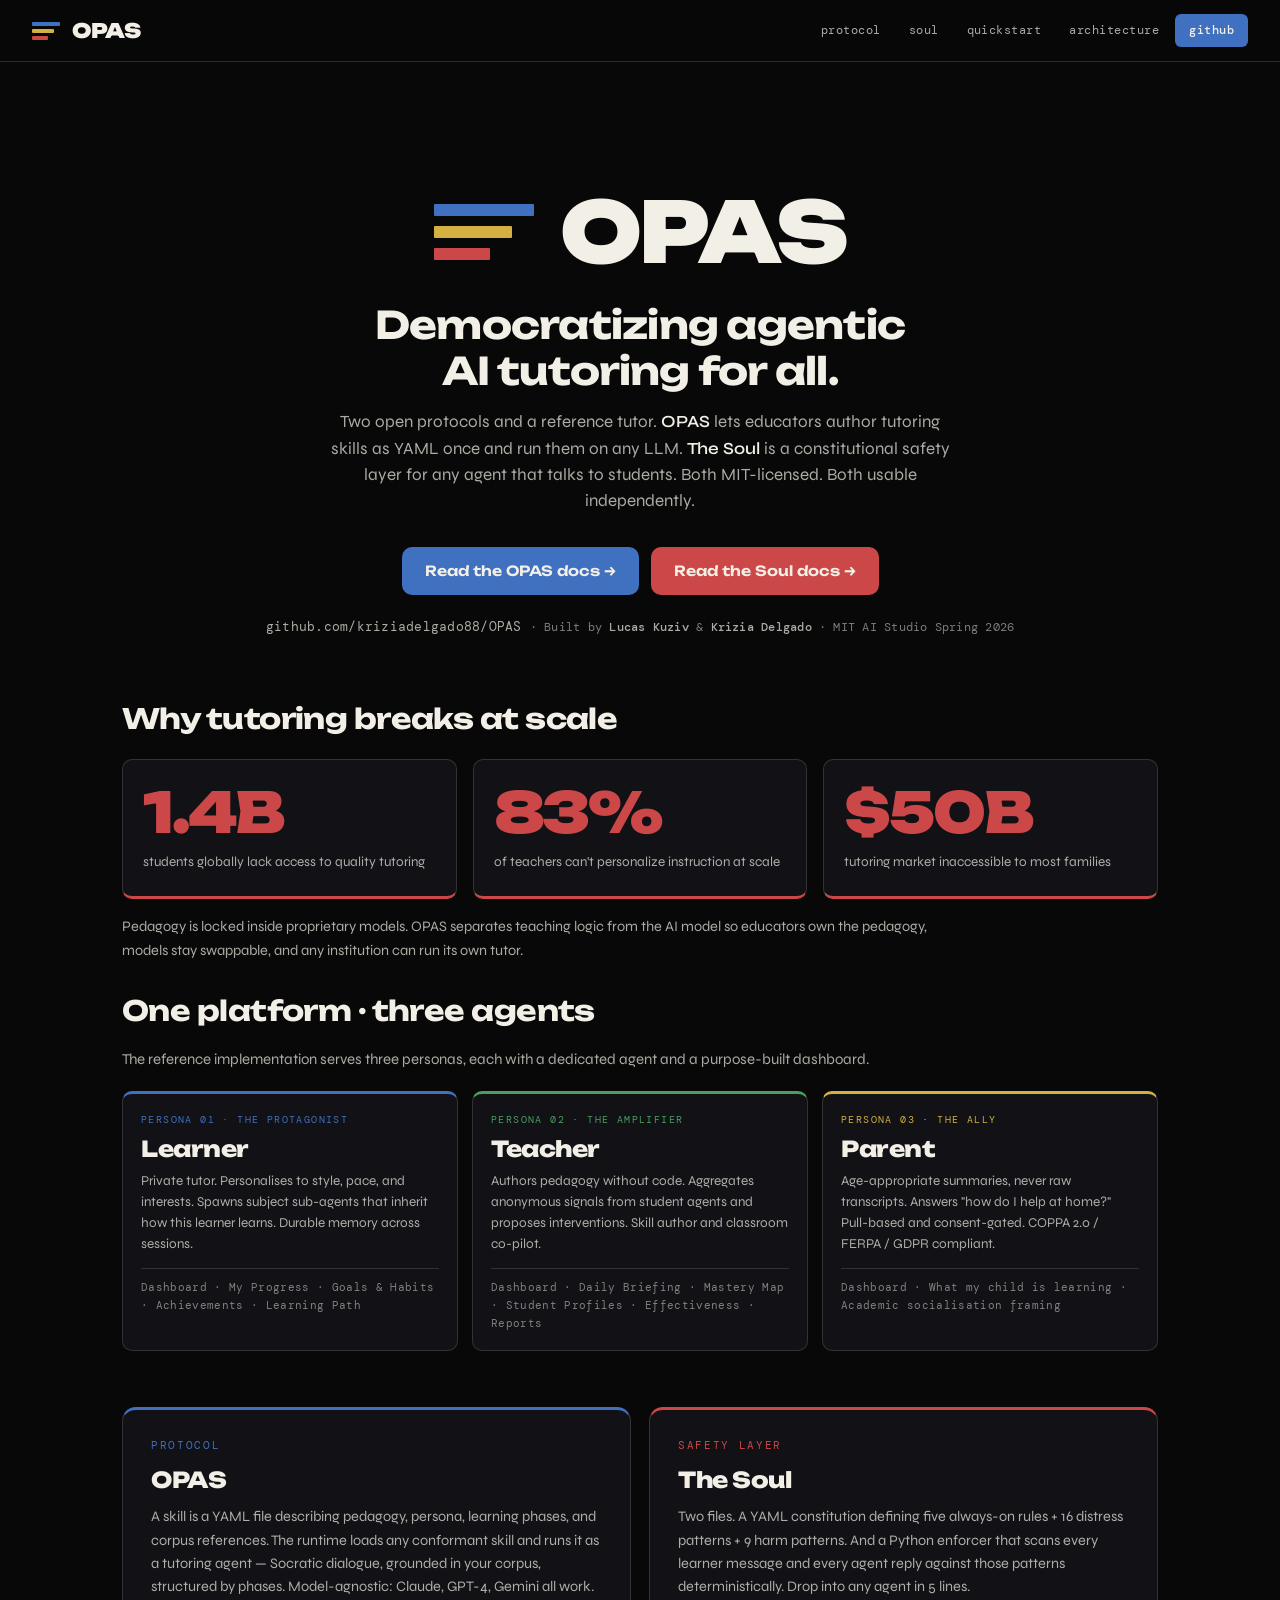
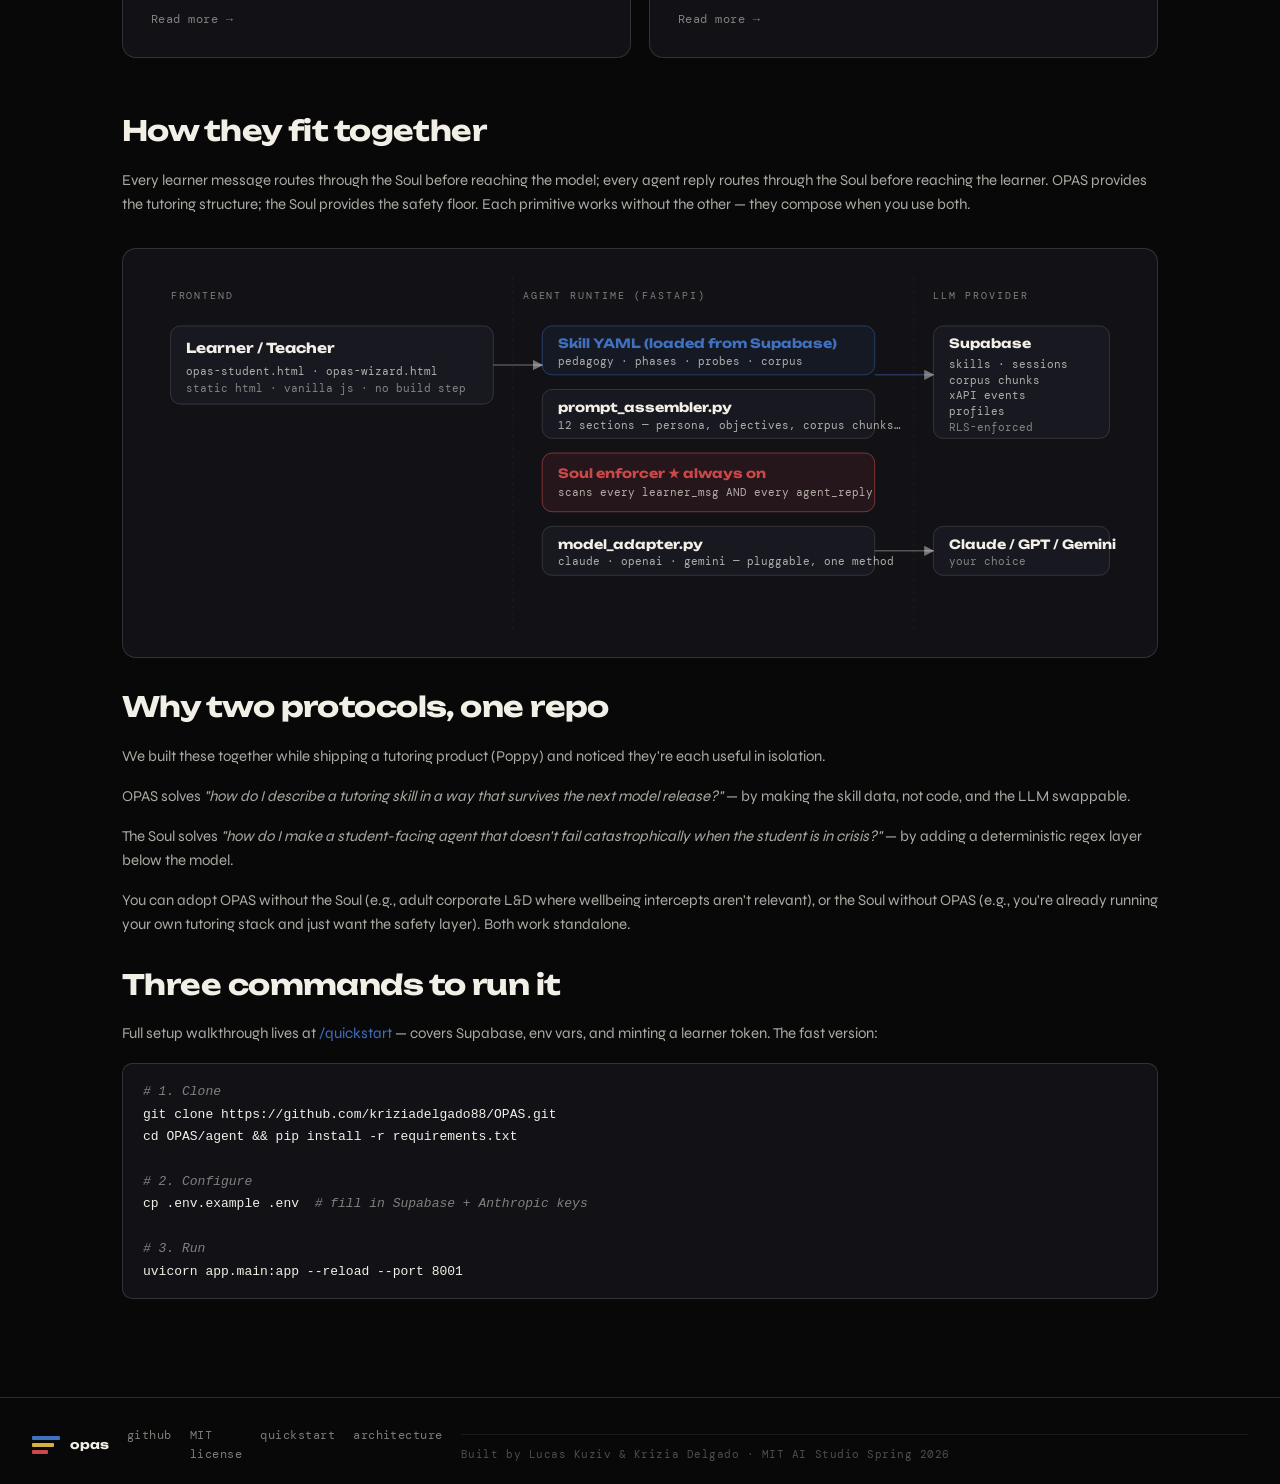
==== commit 81b8b8a0: "docs: replace SLAI / Berkman Klein attribution with MIT AI Studio Spring 2026" ====
--- a/docs-site/index.html
+++ b/docs-site/index.html
@@ -4,7 +4,7 @@
 <meta charset="utf-8">
 <meta name="viewport" content="width=device-width,initial-scale=1">
 <title>OPAS · Democratizing agentic AI tutoring for all</title>
-<meta name="description" content="OPAS is a protocol for authoring tutoring skills as YAML and running them on any LLM. The Soul is a constitutional safety layer for any agent that talks to students. Both MIT-licensed. Built by Lucas Kuziv & Krizia Delgado · SLAI Cohort 2026 · Berkman Klein Center.">
+<meta name="description" content="OPAS is a protocol for authoring tutoring skills as YAML and running them on any LLM. The Soul is a constitutional safety layer for any agent that talks to students. Both MIT-licensed. Built by Lucas Kuziv & Krizia Delgado · MIT AI Studio Spring 2026.">
 <link rel="stylesheet" href="styles.css">
 </head>
 <body>
@@ -42,7 +42,7 @@
     </div>
     <div class="gh-row">
       <a href="https://github.com/kriziadelgado88/OPAS">github.com/kriziadelgado88/OPAS</a>
-      <span class="byline"> · Built by <strong>Lucas Kuziv</strong> &amp; <strong>Krizia Delgado</strong> · SLAI Cohort 2026 · Berkman Klein Center for Internet &amp; Society</span>
+      <span class="byline"> · Built by <strong>Lucas Kuziv</strong> &amp; <strong>Krizia Delgado</strong> · MIT AI Studio Spring 2026</span>
     </div>
   </section>
 
@@ -214,7 +214,7 @@
     <a href="quickstart.html">quickstart</a>
     <a href="architecture.html">architecture</a>
   </nav>
-  <div class="credits">Built by Lucas Kuziv &amp; Krizia Delgado · SLAI Cohort 2026 · Berkman Klein Center for Internet &amp; Society</div>
+  <div class="credits">Built by Lucas Kuziv &amp; Krizia Delgado · MIT AI Studio Spring 2026</div>
 </footer>
 
 </body>
